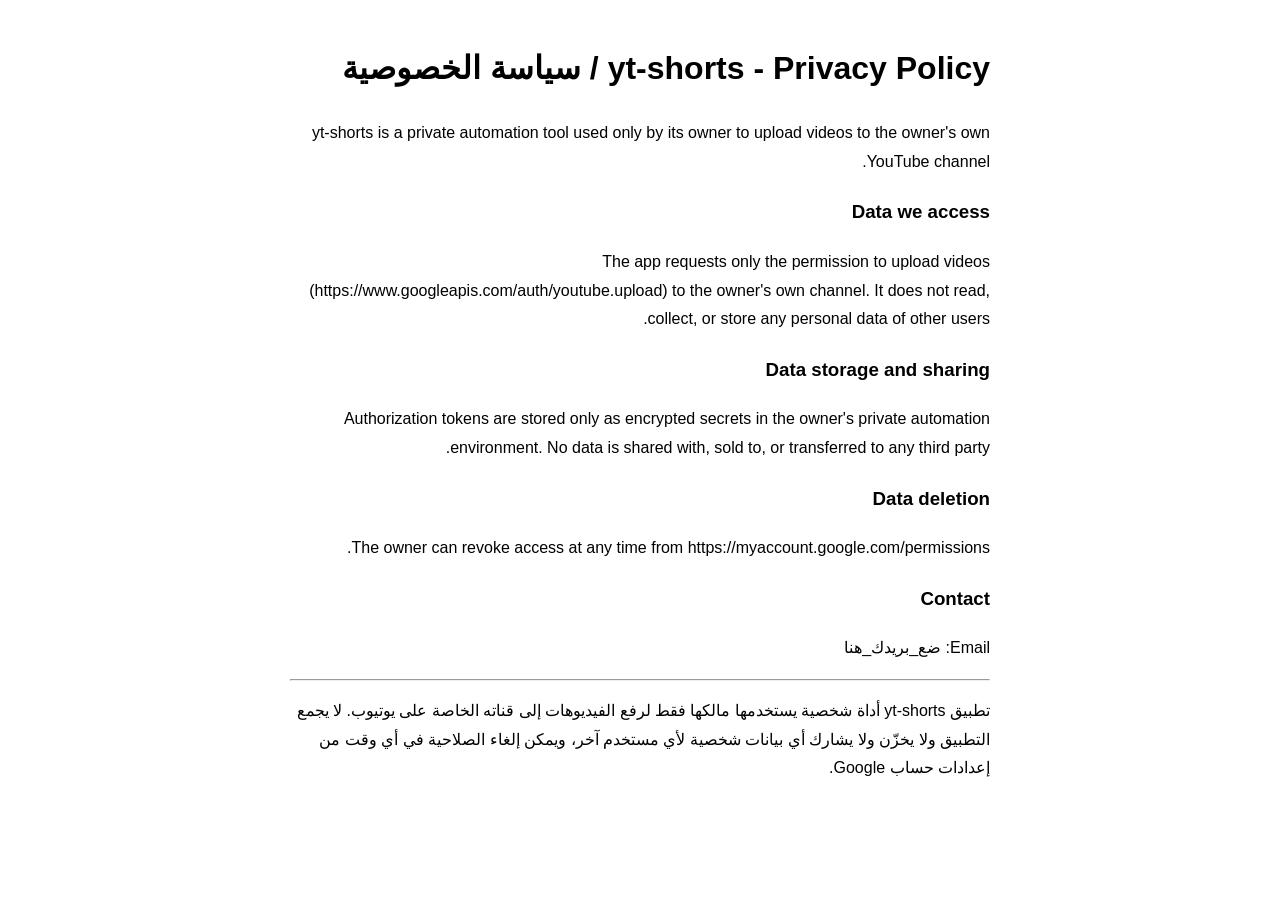
==== privacy.html @ 0776975b "Create privacy.html" ====
<!DOCTYPE html>
<html lang="ar" dir="rtl">
<head>
<meta charset="utf-8">
<meta name="viewport" content="width=device-width, initial-scale=1">
<title>yt-shorts - Privacy Policy</title>
</head>
<body style="font-family:Arial,sans-serif;max-width:700px;margin:40px auto;padding:0 16px;line-height:1.8">
<h1>yt-shorts - Privacy Policy / سياسة الخصوصية</h1>
<p>yt-shorts is a private automation tool used only by its owner to upload videos to the owner's own YouTube channel.</p>
<h3>Data we access</h3>
<p>The app requests only the permission to upload videos (https://www.googleapis.com/auth/youtube.upload) to the owner's own channel. It does not read, collect, or store any personal data of other users.</p>
<h3>Data storage and sharing</h3>
<p>Authorization tokens are stored only as encrypted secrets in the owner's private automation environment. No data is shared with, sold to, or transferred to any third party.</p>
<h3>Data deletion</h3>
<p>The owner can revoke access at any time from https://myaccount.google.com/permissions.</p>
<h3>Contact</h3>
<p>Email: ضع_بريدك_هنا</p>
<hr>
<p>تطبيق yt-shorts أداة شخصية يستخدمها مالكها فقط لرفع الفيديوهات إلى قناته الخاصة على يوتيوب. لا يجمع التطبيق ولا يخزّن ولا يشارك أي بيانات شخصية لأي مستخدم آخر، ويمكن إلغاء الصلاحية في أي وقت من إعدادات حساب Google.</p>
</body>
</html>
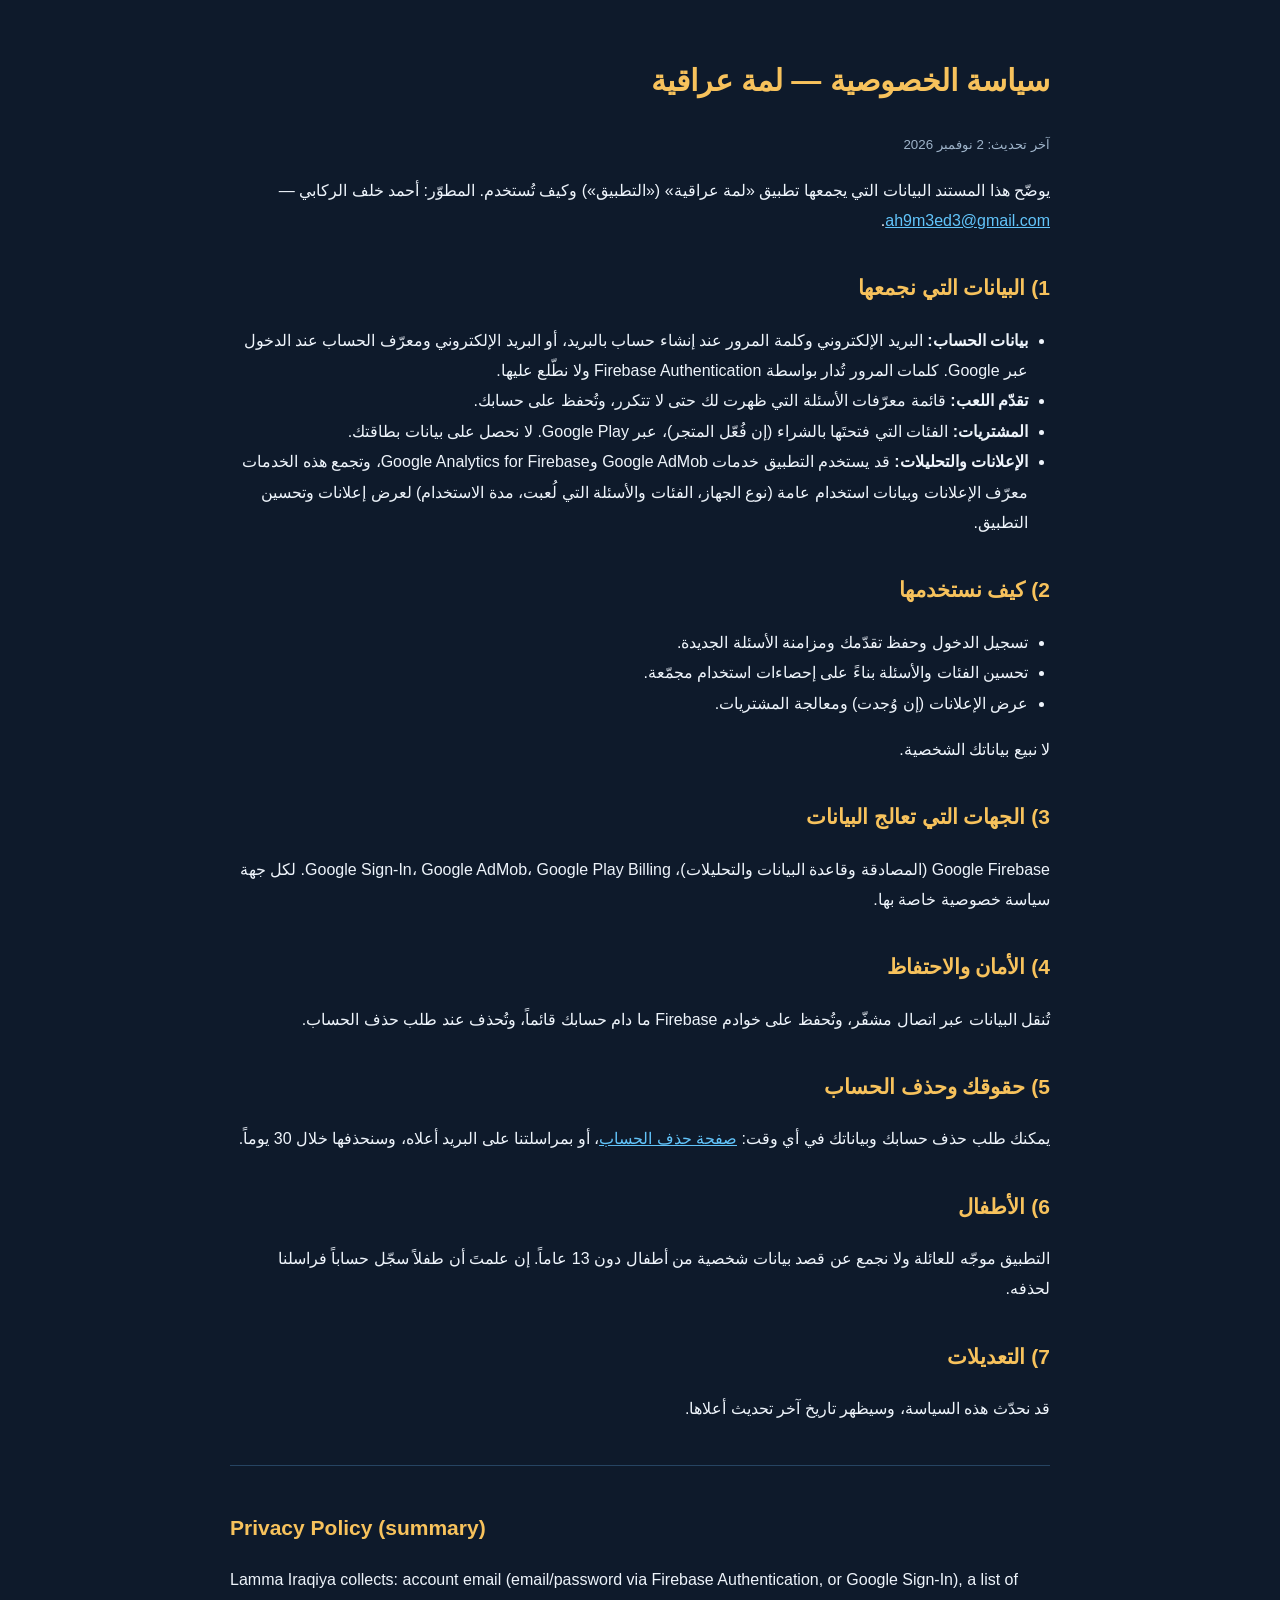
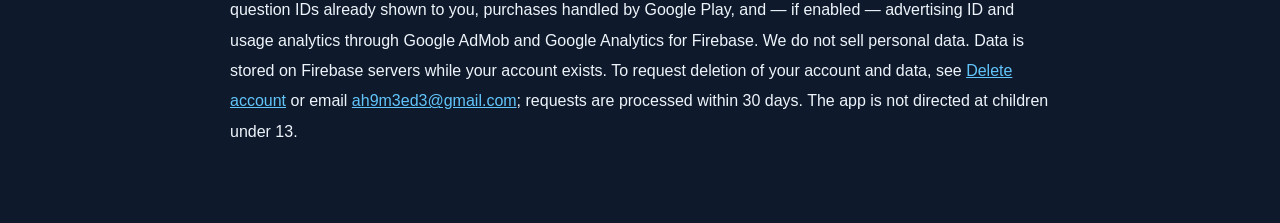
==== commit aa9e5934: "Add files via upload" ====
--- a/privacy.html
+++ b/privacy.html
@@ -1,22 +1,38 @@
-<!DOCTYPE html>
-<html lang="ar" dir="rtl">
-<head>
-<meta charset="utf-8">
-<meta name="viewport" content="width=device-width, initial-scale=1">
-<title>yt-shorts - Privacy Policy</title>
-</head>
-<body style="font-family:Arial,sans-serif;max-width:700px;margin:40px auto;padding:0 16px;line-height:1.8">
-<h1>yt-shorts - Privacy Policy / سياسة الخصوصية</h1>
-<p>yt-shorts is a private automation tool used only by its owner to upload videos to the owner's own YouTube channel.</p>
-<h3>Data we access</h3>
-<p>The app requests only the permission to upload videos (https://www.googleapis.com/auth/youtube.upload) to the owner's own channel. It does not read, collect, or store any personal data of other users.</p>
-<h3>Data storage and sharing</h3>
-<p>Authorization tokens are stored only as encrypted secrets in the owner's private automation environment. No data is shared with, sold to, or transferred to any third party.</p>
-<h3>Data deletion</h3>
-<p>The owner can revoke access at any time from https://myaccount.google.com/permissions.</p>
-<h3>Contact</h3>
-<p>Email: ضع_بريدك_هنا</p>
-<hr>
-<p>تطبيق yt-shorts أداة شخصية يستخدمها مالكها فقط لرفع الفيديوهات إلى قناته الخاصة على يوتيوب. لا يجمع التطبيق ولا يخزّن ولا يشارك أي بيانات شخصية لأي مستخدم آخر، ويمكن إلغاء الصلاحية في أي وقت من إعدادات حساب Google.</p>
-</body>
-</html>
+<!doctype html>
+<html lang="ar" dir="rtl"><head><meta charset="utf-8"><meta name="viewport" content="width=device-width,initial-scale=1">
+<title>سياسة الخصوصية — لمة عراقية</title><link rel="stylesheet" href="style.css"></head>
+<body><main>
+<h1>سياسة الخصوصية — لمة عراقية</h1>
+<small>آخر تحديث: 2 نوفمبر 2026</small>
+<p>يوضّح هذا المستند البيانات التي يجمعها تطبيق «لمة عراقية» («التطبيق») وكيف تُستخدم. المطوّر: أحمد خلف الركابي — <a href="mailto:ah9m3ed3@gmail.com">ah9m3ed3@gmail.com</a>.</p>
+
+<h2>1) البيانات التي نجمعها</h2>
+<ul>
+<li><b>بيانات الحساب:</b> البريد الإلكتروني وكلمة المرور عند إنشاء حساب بالبريد، أو البريد الإلكتروني ومعرّف الحساب عند الدخول عبر Google. كلمات المرور تُدار بواسطة Firebase Authentication ولا نطّلع عليها.</li>
+<li><b>تقدّم اللعب:</b> قائمة معرّفات الأسئلة التي ظهرت لك حتى لا تتكرر، وتُحفظ على حسابك.</li>
+<li><b>المشتريات:</b> الفئات التي فتحتَها بالشراء (إن فُعّل المتجر)، عبر Google Play. لا نحصل على بيانات بطاقتك.</li>
+<li><b>الإعلانات والتحليلات:</b> قد يستخدم التطبيق خدمات Google AdMob وGoogle Analytics for Firebase، وتجمع هذه الخدمات معرّف الإعلانات وبيانات استخدام عامة (نوع الجهاز، الفئات والأسئلة التي لُعبت، مدة الاستخدام) لعرض إعلانات وتحسين التطبيق.</li>
+</ul>
+
+<h2>2) كيف نستخدمها</h2>
+<ul><li>تسجيل الدخول وحفظ تقدّمك ومزامنة الأسئلة الجديدة.</li><li>تحسين الفئات والأسئلة بناءً على إحصاءات استخدام مجمّعة.</li><li>عرض الإعلانات (إن وُجدت) ومعالجة المشتريات.</li></ul>
+<p>لا نبيع بياناتك الشخصية.</p>
+
+<h2>3) الجهات التي تعالج البيانات</h2>
+<p>Google Firebase (المصادقة وقاعدة البيانات والتحليلات)، Google Sign-In، Google AdMob، Google Play Billing. لكل جهة سياسة خصوصية خاصة بها.</p>
+
+<h2>4) الأمان والاحتفاظ</h2>
+<p>تُنقل البيانات عبر اتصال مشفّر، وتُحفظ على خوادم Firebase ما دام حسابك قائماً، وتُحذف عند طلب حذف الحساب.</p>
+
+<h2>5) حقوقك وحذف الحساب</h2>
+<p>يمكنك طلب حذف حسابك وبياناتك في أي وقت: <a href="delete-account.html">صفحة حذف الحساب</a>، أو بمراسلتنا على البريد أعلاه، وسنحذفها خلال 30 يوماً.</p>
+
+<h2>6) الأطفال</h2>
+<p>التطبيق موجّه للعائلة ولا نجمع عن قصد بيانات شخصية من أطفال دون 13 عاماً. إن علمتَ أن طفلاً سجّل حساباً فراسلنا لحذفه.</p>
+
+<h2>7) التعديلات</h2>
+<p>قد نحدّث هذه السياسة، وسيظهر تاريخ آخر تحديث أعلاها.</p>
+
+<div class="en"><h2>Privacy Policy (summary)</h2>
+<p>Lamma Iraqiya collects: account email (email/password via Firebase Authentication, or Google Sign-In), a list of question IDs already shown to you, purchases handled by Google Play, and — if enabled — advertising ID and usage analytics through Google AdMob and Google Analytics for Firebase. We do not sell personal data. Data is stored on Firebase servers while your account exists. To request deletion of your account and data, see <a href="delete-account.html">Delete account</a> or email <a href="mailto:ah9m3ed3@gmail.com">ah9m3ed3@gmail.com</a>; requests are processed within 30 days. The app is not directed at children under 13.</p></div>
+</main></body></html>
--- a/style.css
+++ b/style.css
@@ -0,0 +1,6 @@
+body{margin:0;font-family:Tahoma,Arial,sans-serif;background:#0e1a2b;color:#eef4fb;line-height:1.9}
+main{max-width:820px;margin:0 auto;padding:32px 20px 60px}
+h1{color:#f7c25c;font-size:30px}h2{color:#f7c25c;font-size:21px;margin-top:32px}
+a{color:#62c4fa}.card{background:#1a2f47;border-radius:16px;padding:18px 22px;margin:16px 0}
+.btn{display:inline-block;background:#f7c25c;color:#0d1826;padding:10px 22px;border-radius:12px;text-decoration:none;font-weight:bold;margin:6px 0}
+small{color:#9fb4ca}ul{padding-right:22px}.en{direction:ltr;text-align:left;border-top:1px solid #264462;margin-top:40px;padding-top:10px}
